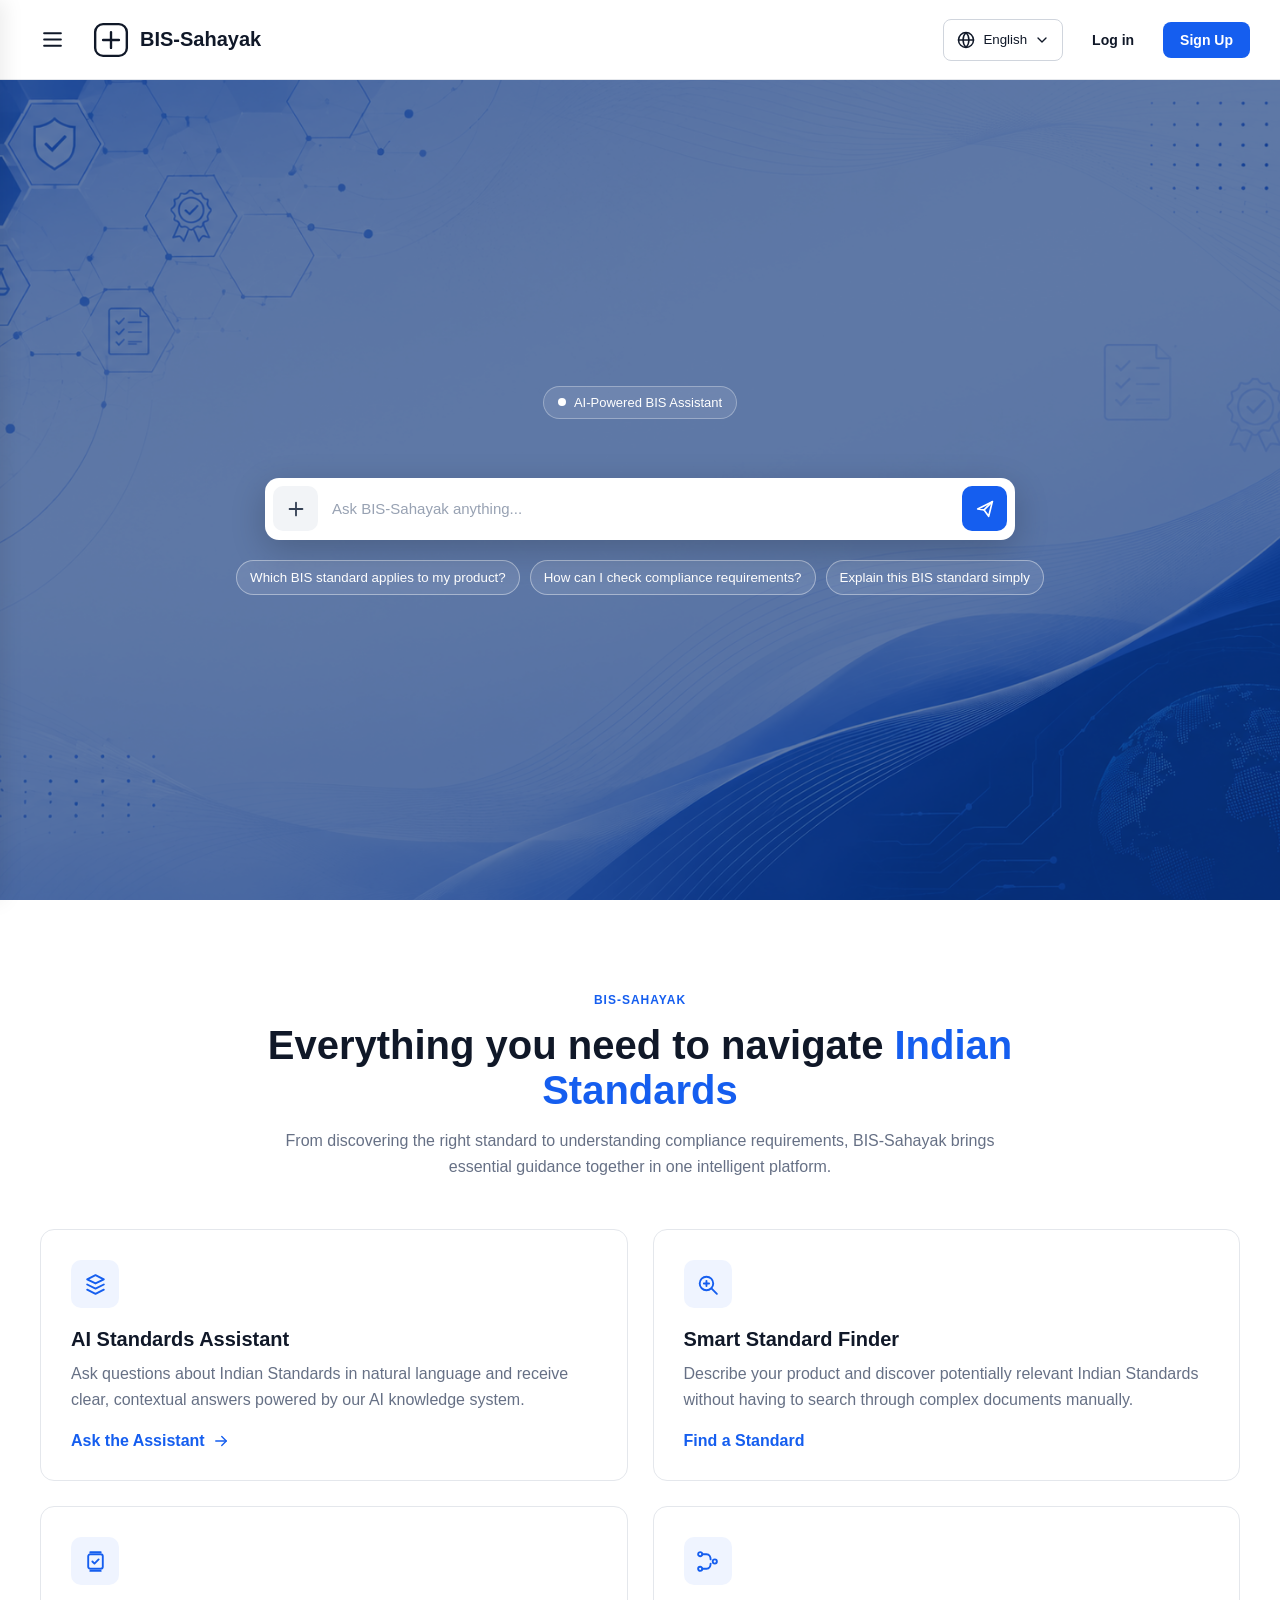
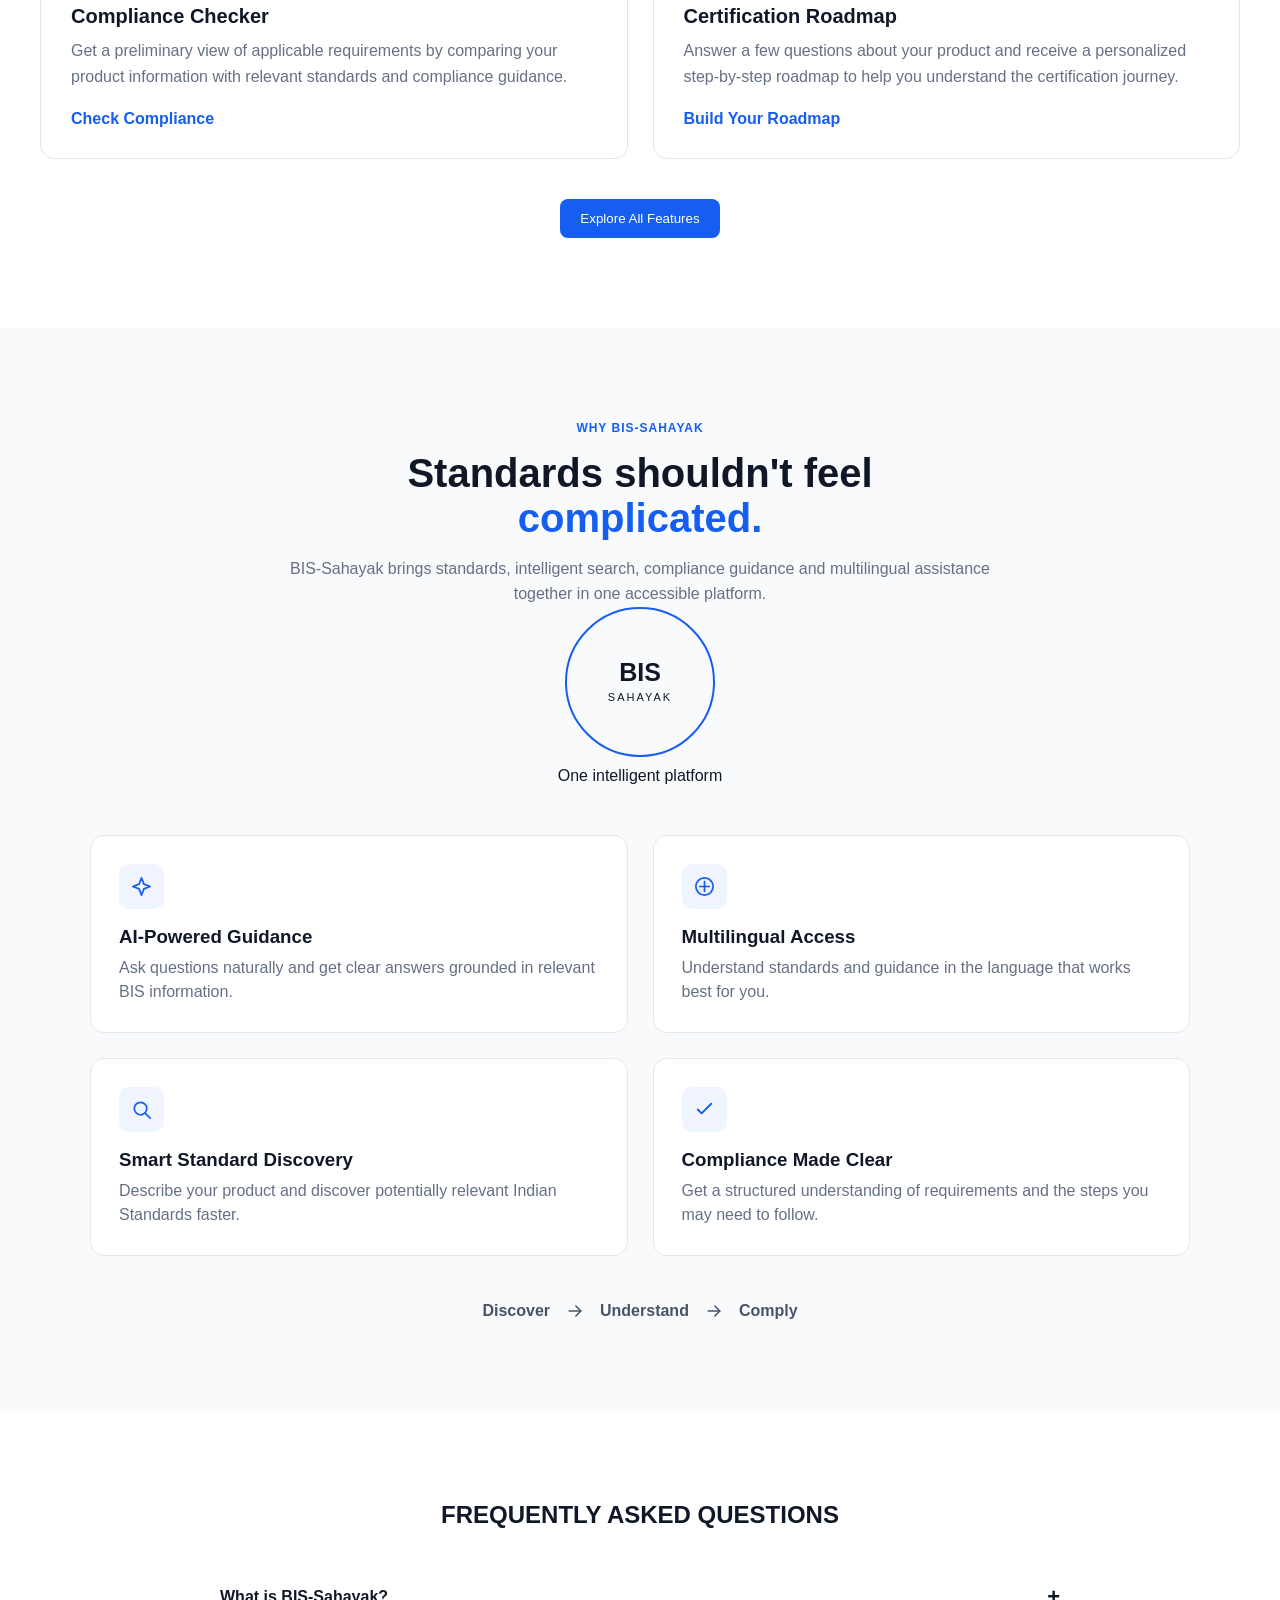
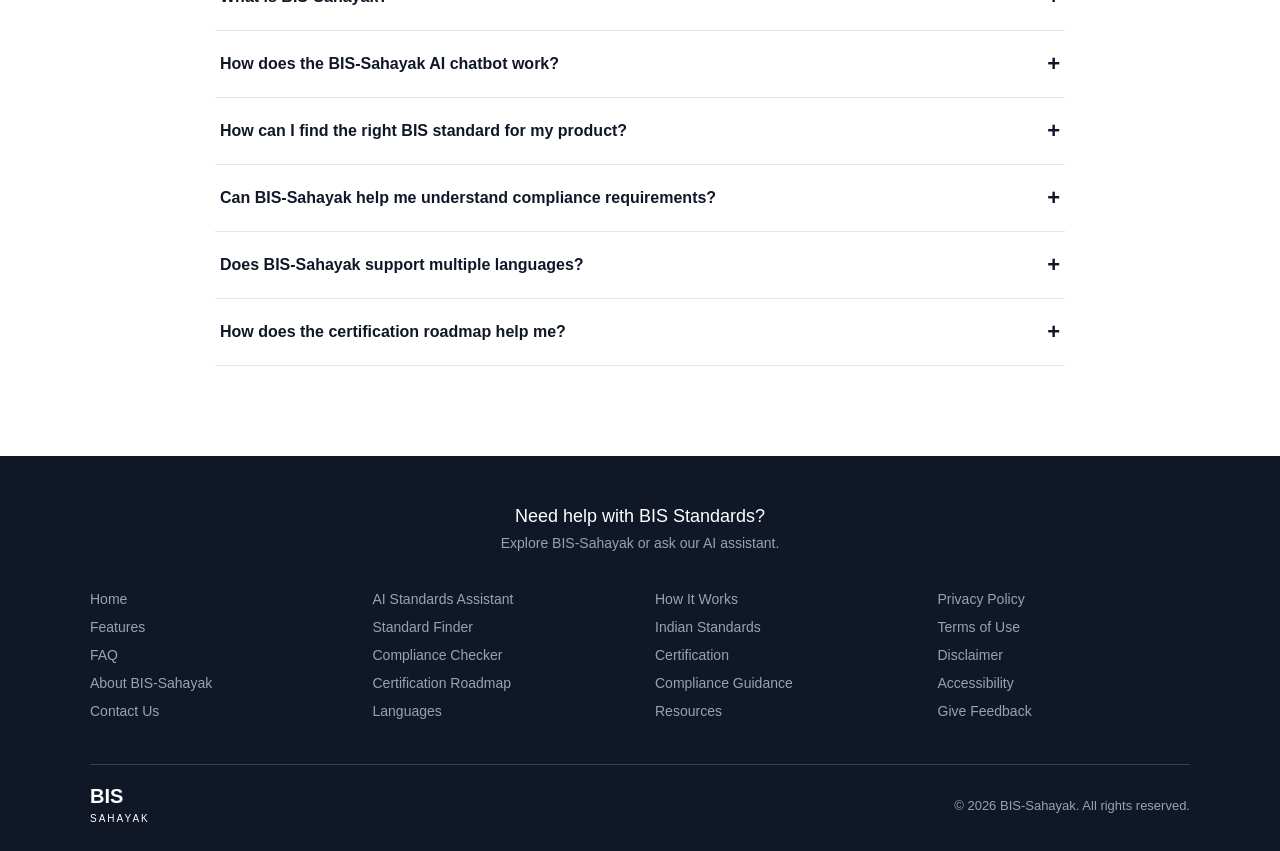
==== index.html @ 79115af4 "this the existing code we gonna present" ====
<!DOCTYPE html>
<html lang="en">

<head>
    <meta charset="UTF-8">
    <meta name="viewport" content="width=device-width, initial-scale=1.0">

    <title>BIS-Sahayak</title>

    <link rel="stylesheet" href="style.css">
</head>

<body>

    <!-- =========================================================
         HEADER / NAVBAR
    ========================================================== -->

    <header class="nav">

        <!-- Hamburger -->
        <button class="hamburger" type="button" aria-label="Open menu" aria-controls="sidebar" aria-expanded="false">

            <svg viewBox="0 0 24 24" fill="none">

                <path d="M4 6H20" stroke="currentColor" stroke-width="2" stroke-linecap="round" />

                <path d="M4 12H20" stroke="currentColor" stroke-width="2" stroke-linecap="round" />

                <path d="M4 18H20" stroke="currentColor" stroke-width="2" stroke-linecap="round" />

            </svg>

        </button>


        <!-- Logo -->
        <a href="#hero" class="nav-logo" data-scroll="hero">

            <svg class="logo-icon" viewBox="0 0 48 48" fill="none" xmlns="http://www.w3.org/2000/svg">

                <rect x="4" y="4" width="40" height="40" rx="10" stroke="currentColor" stroke-width="3" />

                <path d="M14 24H34" stroke="currentColor" stroke-width="3" stroke-linecap="round" />

                <path d="M24 14V34" stroke="currentColor" stroke-width="3" stroke-linecap="round" />

            </svg>

            <span>BIS-Sahayak</span>

        </a>


        <!-- Right side -->
        <div class="nav-actions">

            <!-- Language -->
            <button class="language-btn" type="button">

                <svg viewBox="0 0 24 24" fill="none" xmlns="http://www.w3.org/2000/svg">

                    <circle cx="12" cy="12" r="9" stroke="currentColor" stroke-width="1.8" />

                    <path d="M3 12H21" stroke="currentColor" stroke-width="1.8" stroke-linecap="round" />

                    <path d="M12 3C14.5 5.5 15.5 8.5 15.5 12C15.5 15.5 14.5 18.5 12 21" stroke="currentColor"
                        stroke-width="1.8" />

                    <path d="M12 3C9.5 5.5 8.5 8.5 8.5 12C8.5 15.5 9.5 18.5 12 21" stroke="currentColor"
                        stroke-width="1.8" />

                </svg>

                <span class="language-text">English</span>

                <svg class="chevron" viewBox="0 0 24 24" fill="none" xmlns="http://www.w3.org/2000/svg">

                    <path d="M6 9L12 15L18 9" stroke="currentColor" stroke-width="2" stroke-linecap="round"
                        stroke-linejoin="round" />

                </svg>

            </button>


            <!-- Language menu -->
            <div class="language-menu" role="menu">

                <button class="language-option" data-language="English" type="button">
                    English
                </button>

                <button class="language-option" data-language="हिन्दी" type="button">
                    हिन्दी
                </button>

                <button class="language-option" data-language="বাংলা" type="button">
                    বাংলা
                </button>

            </div>


            <!-- Login -->
            <a href="login.html" class="login-btn">
                Log in
            </a>


            <!-- Sign Up -->
            <a href="signup.html" class="signup-btn">
                Sign Up
            </a>

        </div>

    </header>


    <!-- =========================================================
         SIDEBAR
    ========================================================== -->
    <aside class="left_border" id="sidebar" aria-label="Main navigation">

        <!-- Close button -->
        <button class="close-menu close-btn" type="button" aria-label="Close menu">

            <svg viewBox="0 0 24 24" fill="none">

                <path d="M6 6L18 18" stroke="currentColor" stroke-width="2" stroke-linecap="round" />

                <path d="M18 6L6 18" stroke="currentColor" stroke-width="2" stroke-linecap="round" />

            </svg>

        </button>


        <div class="sidebar-menu">

            <!-- HOME -->
            <a href="index.html#hero" class="menu-item active" data-scroll="hero">

                <svg viewBox="0 0 24 24" fill="none">

                    <path d="M3 10.5L12 3L21 10.5V20H14V14H10V20H3V10.5Z" stroke="currentColor" stroke-width="1.8"
                        stroke-linejoin="round" />

                </svg>

                <span>Home</span>

            </a>


            <!-- AI ASSISTANT -->
            <a href="index.html#hero" class="menu-item" data-scroll="hero">

                <svg viewBox="0 0 24 24" fill="none">

                    <path
                        d="M3 11C3 6.58 7.03 3 12 3C16.97 3 21 6.58 21 11C21 15.74 16.97 19.32 12 19.32C10.98 19.32 10 19.17 9.08 18.9L5 21L6.2 16.82C4.24 15.49 3 13.38 3 11Z"
                        stroke="currentColor" stroke-width="1.8" stroke-linecap="round" />

                </svg>

                <span>AI Assistant</span>

            </a>


            <div class="menu-heading">
                BIS SERVICES
            </div>


            <!-- STANDARD FINDER -->
            <a href="standard_finder.html" class="menu-item standard-finder-link">

                <svg viewBox="0 0 24 24" fill="none">

                    <circle cx="11" cy="11" r="7" stroke="currentColor" stroke-width="1.8" />

                    <path d="M16.5 16.5L21 21" stroke="currentColor" stroke-width="1.8" stroke-linecap="round" />

                </svg>

                <span>Standard Finder</span>

            </a>


            <!-- COMPLIANCE CHECKER -->
            <a href="compliance.html" class="menu-item compliance-link">

                <svg viewBox="0 0 24 24" fill="none">

                    <path d="M6 3H14L19 8V21H6V3Z" stroke="currentColor" stroke-width="1.8" stroke-linejoin="round" />

                    <path d="M14 3V8H19" stroke="currentColor" stroke-width="1.8" />

                    <path d="M9 13L11 15L15 11" stroke="currentColor" stroke-width="1.8" stroke-linecap="round"
                        stroke-linejoin="round" />

                </svg>

                <span>Compliance Checker</span>

            </a>


            <!-- CERTIFICATION ROADMAP -->
            <a href="roadmap.html" class="menu-item roadmap-link">

                <svg viewBox="0 0 24 24" fill="none">

                    <circle cx="5" cy="5" r="2" stroke="currentColor" stroke-width="1.8" />

                    <circle cx="19" cy="12" r="2" stroke="currentColor" stroke-width="1.8" />

                    <circle cx="5" cy="19" r="2" stroke="currentColor" stroke-width="1.8" />

                    <path d="M7 5H12L17 12" stroke="currentColor" stroke-width="1.8" />

                    <path d="M7 19H12L17 12" stroke="currentColor" stroke-width="1.8" />

                </svg>

                <span>Certification Roadmap</span>

            </a>


            <!-- BIS SERVICES -->
            <a href="index.html#features" class="menu-item" data-scroll="features">

                <svg viewBox="0 0 24 24" fill="none">

                    <path d="M4 20V9L12 4L20 9V20" stroke="currentColor" stroke-width="1.8" stroke-linejoin="round" />

                    <path d="M8 20V13H16V20" stroke="currentColor" stroke-width="1.8" />

                </svg>

                <span>BIS Services</span>

            </a>


            <div class="menu-heading">
                YOUR ACTIVITY
            </div>


            <!-- CHAT HISTORY -->
            <a href="index.html#why-bis" class="menu-item" data-scroll="why-bis">

                <svg viewBox="0 0 24 24" fill="none">

                    <path d="M4 5H20V17H8L4 21V5Z" stroke="currentColor" stroke-width="1.8" stroke-linejoin="round" />

                </svg>

                <span>Chat History</span>

            </a>


            <!-- MY REPORTS -->
            <a href="index.html#features" class="menu-item" data-scroll="features">

                <svg viewBox="0 0 24 24" fill="none">

                    <path d="M6 3H14L19 8V21H6V3Z" stroke="currentColor" stroke-width="1.8" stroke-linejoin="round" />

                    <path d="M14 3V8H19" stroke="currentColor" stroke-width="1.8" />

                </svg>

                <span>My Reports</span>

            </a>


            <!-- SAVED STANDARDS -->
            <a href="index.html#faq" class="menu-item" data-scroll="faq">

                <svg viewBox="0 0 24 24" fill="none">

                    <path
                        d="M12 3.5L14.6 8.8L20.5 9.7L16.25 13.8L17.25 19.6L12 16.8L6.75 19.6L7.75 13.8L3.5 9.7L9.4 8.8L12 3.5Z"
                        stroke="currentColor" stroke-width="1.8" stroke-linejoin="round" />

                </svg>

                <span>Saved Standards</span>

            </a>


            <div class="menu-heading">
                INFORMATION
            </div>


            <!-- ABOUT -->
            <a href="index.html" class="menu-item">

                <svg viewBox="0 0 24 24" fill="none">

                    <circle cx="12" cy="12" r="9" stroke="currentColor" stroke-width="1.8" />

                    <path d="M12 11V17" stroke="currentColor" stroke-width="1.8" stroke-linecap="round" />

                    <circle cx="12" cy="7.5" r="1" fill="currentColor" />

                </svg>

                <span>About BIS-Sahayak</span>

            </a>


            <!-- HOW IT WORKS -->
            <a href="index.html#features" class="menu-item">

                <svg viewBox="0 0 24 24" fill="none">

                    <circle cx="12" cy="12" r="9" stroke="currentColor" stroke-width="1.8" />

                    <path
                        d="M9.5 9C9.5 7.9 10.4 7 11.5 7H13C14.1 7 15 7.9 15 9C15 10.1 14.1 11 13 11H11.5C10.4 11 9.5 11.9 9.5 13C9.5 14.1 10.4 15 11.5 15H13C14.1 15 15 14.1 15 15"
                        stroke="currentColor" stroke-width="1.8" stroke-linecap="round" />

                    <path d="M12 6V18" stroke="currentColor" stroke-width="1.8" stroke-linecap="round" />

                </svg>

                <span>How It Works</span>

            </a>


            <!-- FAQ -->
            <a href="index.html#faq" class="menu-item" data-scroll="faq">

                <svg viewBox="0 0 24 24" fill="none">

                    <circle cx="12" cy="12" r="9" stroke="currentColor" stroke-width="1.8" />

                    <path
                        d="M9.5 9C9.5 7.6 10.6 6.5 12 6.5C13.4 6.5 14.5 7.6 14.5 9C14.5 10.2 13.8 10.8 12.8 11.4C11.8 12 11.5 12.6 11.5 14"
                        stroke="currentColor" stroke-width="1.8" stroke-linecap="round" />

                    <circle cx="11.5" cy="17" r="1" fill="currentColor" />

                </svg>

                <span>Help &amp; FAQ</span>

            </a>

        </div>

    </aside>

    <!-- =========================================================
         SIDEBAR OVERLAY
    ========================================================== -->

    <div class="sidebar-overlay" aria-hidden="true">
    </div>


    <main class="right_border">

        <!-- =====================================================
         HERO
    ====================================================== -->

        <section class="hero" id="hero">

            <div class="hero-overlay"></div>

            <div class="hero-content">

                <!-- AI ASSISTANT BADGE -->
                <div class="hero-badge">
                    <span class="badge-dot"></span>
                    AI-Powered BIS Assistant
                </div>


                <!-- =================================================
                 CHATBOT
            ================================================= -->

                <div class="chat-wrapper">

                    <!-- CHAT MESSAGES -->
                    <div class="chat-messages" aria-live="polite">
                    </div>


                    <!-- =================================================
                     CHAT BOX
                ================================================= -->

                    <div class="chat-box">

                        <!-- PLUS BUTTON -->

                        <button class="chat-action plus-btn" type="button" aria-label="Add attachment">

                            <svg viewBox="0 0 24 24" fill="none">

                                <path d="M12 5V19" stroke="currentColor" stroke-width="2" stroke-linecap="round" />

                                <path d="M5 12H19" stroke="currentColor" stroke-width="2" stroke-linecap="round" />

                            </svg>

                        </button>


                        <!-- MESSAGE INPUT -->

                        <input type="text" class="chat-input" placeholder="Ask BIS-Sahayak anything..."
                            autocomplete="off">


                        <!-- SEND BUTTON -->

                        <button class="send-btn" type="button" aria-label="Send">

                            <svg viewBox="0 0 24 24" fill="none">

                                <path d="M4 12L20 4L16 20L11 13L4 12Z" stroke="currentColor" stroke-width="1.8"
                                    stroke-linejoin="round" />

                                <path d="M11 13L20 4" stroke="currentColor" stroke-width="1.8" stroke-linecap="round" />

                            </svg>

                        </button>

                    </div>


                    <!-- =================================================
                     ATTACHMENT POPUP
                ================================================== -->

                    <div class="attachment-popup upload-popup">

                        <!-- IMAGE -->

                        <button class="popup-option" data-upload="image" type="button">

                            <svg viewBox="0 0 24 24" fill="none">

                                <rect x="3" y="5" width="18" height="14" rx="2" stroke="currentColor"
                                    stroke-width="1.8" />

                                <circle cx="8" cy="10" r="1.5" stroke="currentColor" stroke-width="1.8" />

                                <path d="M4 17L9 12L13 16L16 13L20 17" stroke="currentColor" stroke-width="1.8"
                                    stroke-linejoin="round" />

                            </svg>

                            <span>Upload Image</span>

                        </button>


                        <!-- DOCUMENT -->

                        <button class="popup-option" data-upload="document" type="button">

                            <svg viewBox="0 0 24 24" fill="none">

                                <path d="M6 3H14L19 8V21H6V3Z" stroke="currentColor" stroke-width="1.8"
                                    stroke-linejoin="round" />

                                <path d="M14 3V8H19" stroke="currentColor" stroke-width="1.8" />

                            </svg>

                            <span>Upload Document</span>

                        </button>


                        <!-- FILE -->

                        <button class="popup-option" data-upload="file" type="button">

                            <svg viewBox="0 0 24 24" fill="none">

                                <path d="M12 3V15" stroke="currentColor" stroke-width="1.8" stroke-linecap="round" />

                                <path d="M7 10L12 15L17 10" stroke="currentColor" stroke-width="1.8"
                                    stroke-linecap="round" stroke-linejoin="round" />

                                <path d="M5 21H19" stroke="currentColor" stroke-width="1.8" stroke-linecap="round" />

                            </svg>

                            <span>Upload File</span>

                        </button>

                    </div>


                    <!-- =================================================
                     HIDDEN FILE INPUTS
                ================================================== -->

                    <input class="file-input" id="imageUpload" type="file" accept="image/*" hidden>

                    <input class="file-input" id="documentUpload" type="file" accept=".pdf,.doc,.docx,.txt" hidden>

                    <input class="file-input" id="fileUpload" type="file" hidden>

                </div>


                <!-- =================================================
                 FOLLOW-UP QUESTIONS
            ================================================== -->

                <div class="follow-up">

                    <div class="question-list">

                        <button class="question-chip">
                            Which BIS standard applies to my product?
                        </button>

                        <button class="question-chip">
                            How can I check compliance requirements?
                        </button>

                        <button class="question-chip">
                            Explain this BIS standard simply
                        </button>

                    </div>

                </div>

            </div>

        </section>

    </main>


<!-- =====================================================
     FEATURES
====================================================== -->

<section class="features-section" id="features">

    <div class="features-container">

        <div class="features-heading">

            <span class="section-label">
                BIS-SAHAYAK
            </span>

            <h2>
                Everything you need to navigate
                <span>Indian Standards</span>
            </h2>

            <p>
                From discovering the right standard to understanding
                compliance requirements, BIS-Sahayak brings essential
                guidance together in one intelligent platform.
            </p>

        </div>


        <div class="features-grid">


            <!-- =================================================
                 CARD 1 - AI STANDARDS ASSISTANT
            ================================================== -->

            <a href="#hero"
               class="feature-card"
               data-scroll="hero">

                <div class="feature-icon">

                    <svg viewBox="0 0 24 24" fill="none">

                        <path
                            d="M12 3L4 7L12 11L20 7L12 3Z"
                            stroke="currentColor"
                            stroke-width="1.8"
                            stroke-linejoin="round" />

                        <path
                            d="M4 12L12 16L20 12"
                            stroke="currentColor"
                            stroke-width="1.8"
                            stroke-linecap="round"
                            stroke-linejoin="round" />

                        <path
                            d="M4 17L12 21L20 17"
                            stroke="currentColor"
                            stroke-width="1.8"
                            stroke-linecap="round"
                            stroke-linejoin="round" />

                    </svg>

                </div>

                <h3>
                    AI Standards Assistant
                </h3>

                <p>
                    Ask questions about Indian Standards in natural
                    language and receive clear, contextual answers
                    powered by our AI knowledge system.
                </p>

                <span class="feature-link">

                    Ask the Assistant

                    <svg viewBox="0 0 24 24" fill="none">

                        <path
                            d="M5 12H19"
                            stroke="currentColor"
                            stroke-width="1.8"
                            stroke-linecap="round" />

                        <path
                            d="M13 6L19 12L13 18"
                            stroke="currentColor"
                            stroke-width="1.8"
                            stroke-linecap="round"
                            stroke-linejoin="round" />

                    </svg>

                </span>

            </a>


            <!-- =================================================
                 CARD 2 - STANDARD FINDER
            ================================================== -->

            <a href="standard_finder.html"
               class="feature-card">

                <div class="feature-icon">

                    <svg viewBox="0 0 24 24" fill="none">

                        <circle
                            cx="11"
                            cy="11"
                            r="6.5"
                            stroke="currentColor"
                            stroke-width="1.8" />

                        <path
                            d="M16 16L21 21"
                            stroke="currentColor"
                            stroke-width="1.8"
                            stroke-linecap="round" />

                        <path
                            d="M8.5 11H13.5"
                            stroke="currentColor"
                            stroke-width="1.8"
                            stroke-linecap="round" />

                        <path
                            d="M11 8.5V13.5"
                            stroke="currentColor"
                            stroke-width="1.8"
                            stroke-linecap="round" />

                    </svg>

                </div>

                <h3>
                    Smart Standard Finder
                </h3>

                <p>
                    Describe your product and discover potentially
                    relevant Indian Standards without having to search
                    through complex documents manually.
                </p>

                <span class="feature-link">

                    Find a Standard

                </span>

            </a>


            <!-- =================================================
                 CARD 3 - COMPLIANCE CHECKER
            ================================================== -->

            <a href="compliance.html"
               class="feature-card">

                <div class="feature-icon">

                    <svg viewBox="0 0 24 24" fill="none">

                        <path
                            d="M7 3H17"
                            stroke="currentColor"
                            stroke-width="1.8"
                            stroke-linecap="round" />

                        <path
                            d="M7 21H17"
                            stroke="currentColor"
                            stroke-width="1.8"
                            stroke-linecap="round" />

                        <rect
                            x="5"
                            y="5"
                            width="14"
                            height="14"
                            rx="2"
                            stroke="currentColor"
                            stroke-width="1.8" />

                        <path
                            d="M9 12L11 14L15 10"
                            stroke="currentColor"
                            stroke-width="1.8"
                            stroke-linecap="round"
                            stroke-linejoin="round" />

                    </svg>

                </div>

                <h3>
                    Compliance Checker
                </h3>

                <p>
                    Get a preliminary view of applicable requirements
                    by comparing your product information with relevant
                    standards and compliance guidance.
                </p>

                <span class="feature-link">

                    Check Compliance

                </span>

            </a>


            <!-- =================================================
                 CARD 4 - CERTIFICATION ROADMAP
            ================================================== -->

            <a href="roadmap.html"
               class="feature-card">

                <div class="feature-icon">

                    <svg viewBox="0 0 24 24" fill="none">

                        <circle
                            cx="5"
                            cy="5"
                            r="2"
                            stroke="currentColor"
                            stroke-width="1.8" />

                        <circle
                            cx="19"
                            cy="12"
                            r="2"
                            stroke="currentColor"
                            stroke-width="1.8" />

                        <circle
                            cx="5"
                            cy="19"
                            r="2"
                            stroke="currentColor"
                            stroke-width="1.8" />

                        <path
                            d="M7 5H11C14 5 15 8 15 10"
                            stroke="currentColor"
                            stroke-width="1.8"
                            stroke-linecap="round" />

                        <path
                            d="M15 14C15 16 14 19 11 19H7"
                            stroke="currentColor"
                            stroke-width="1.8"
                            stroke-linecap="round" />

                    </svg>

                </div>

                <h3>
                    Certification Roadmap
                </h3>

                <p>
                    Answer a few questions about your product and receive
                    a personalized step-by-step roadmap to help you
                    understand the certification journey.
                </p>

                <span class="feature-link">

                    Build Your Roadmap

                </span>

            </a>

        </div>


        <button class="features-button" type="button">

            Explore All Features

        </button>

    </div>

</section>

    <!-- =====================================================
             WHY BIS-SAHAYAK
        ====================================================== -->

    <section class="why-section" id="why-bis">

        <div class="why-container">

            <div class="why-heading">

                <span class="why-label">
                    WHY BIS-SAHAYAK
                </span>

                <h2>
                    Standards shouldn't feel
                    <span>complicated.</span>
                </h2>

                <p>
                    BIS-Sahayak brings standards, intelligent search,
                    compliance guidance and multilingual assistance
                    together in one accessible platform.
                </p>

            </div>


            <div class="why-center">

                <div class="center-ring">

                    <div class="center-logo">

                        <span class="logo-bis">
                            BIS
                        </span>

                        <span class="logo-sahayak">
                            SAHAYAK
                        </span>

                    </div>

                </div>

                <span>
                    One intelligent platform
                </span>

            </div>


            <div class="why-features">

                <div class="why-card why-card-left-top">

                    <div class="why-card-icon">

                        <svg viewBox="0 0 24 24" fill="none">

                            <path d="M12 3L14.5 9.5L21 12L14.5 14.5L12 21L9.5 14.5L3 12L9.5 9.5L12 3Z"
                                stroke="currentColor" stroke-width="1.8" stroke-linejoin="round" />

                        </svg>

                    </div>

                    <h3>
                        AI-Powered Guidance
                    </h3>

                    <p>
                        Ask questions naturally and get clear answers
                        grounded in relevant BIS information.
                    </p>

                </div>


                <div class="why-card why-card-right-top">

                    <div class="why-card-icon">

                        <svg viewBox="0 0 24 24" fill="none">

                            <circle cx="12" cy="12" r="9" stroke="currentColor" stroke-width="1.8" />

                            <path d="M7 12H17" stroke="currentColor" stroke-width="1.8" stroke-linecap="round" />

                            <path d="M12 7V17" stroke="currentColor" stroke-width="1.8" stroke-linecap="round" />

                        </svg>

                    </div>

                    <h3>
                        Multilingual Access
                    </h3>

                    <p>
                        Understand standards and guidance in the language
                        that works best for you.
                    </p>

                </div>





                <div class="why-card why-card-left-bottom">

                    <div class="why-card-icon">

                        <svg viewBox="0 0 24 24" fill="none">

                            <circle cx="11" cy="11" r="6.5" stroke="currentColor" stroke-width="1.8" />

                            <path d="M16 16L21 21" stroke="currentColor" stroke-width="1.8" stroke-linecap="round" />

                        </svg>

                    </div>

                    <h3>
                        Smart Standard Discovery
                    </h3>

                    <p>
                        Describe your product and discover potentially
                        relevant Indian Standards faster.
                    </p>

                </div>


                <div class="why-card why-card-right-bottom">

                    <div class="why-card-icon">

                        <svg viewBox="0 0 24 24" fill="none">

                            <path d="M5 12L9 16L19 6" stroke="currentColor" stroke-width="2" stroke-linecap="round"
                                stroke-linejoin="round" />

                        </svg>

                    </div>

                    <h3>
                        Compliance Made Clear
                    </h3>

                    <p>
                        Get a structured understanding of requirements
                        and the steps you may need to follow.
                    </p>

                </div>

            </div>


            <div class="why-bottom">

                <span>Discover</span>

                <svg viewBox="0 0 24 24" fill="none">

                    <path d="M5 12H19" stroke="currentColor" stroke-width="1.8" stroke-linecap="round" />

                    <path d="M13 6L19 12L13 18" stroke="currentColor" stroke-width="1.8" stroke-linecap="round"
                        stroke-linejoin="round" />

                </svg>

                <span>Understand</span>

                <svg viewBox="0 0 24 24" fill="none">

                    <path d="M5 12H19" stroke="currentColor" stroke-width="1.8" stroke-linecap="round" />

                    <path d="M13 6L19 12L13 18" stroke="currentColor" stroke-width="1.8" stroke-linecap="round"
                        stroke-linejoin="round" />

                </svg>

                <span>Comply</span>

            </div>

        </div>

    </section>


    <!-- =====================================================
             FAQ
        ====================================================== -->

    <section class="faq" id="faq">

        <h2>
            FREQUENTLY ASKED QUESTIONS
        </h2>


        <div class="faqbox">

            <div class="faq-question">

                <span>
                    What is BIS-Sahayak?
                </span>

                <span class="faq-icon">
                    +
                </span>

            </div>

            <div class="faq-answer">

                BIS-Sahayak is an intelligent platform designed to help
                users discover, understand and navigate BIS standards,
                compliance requirements and certification information.

            </div>

        </div>


        <div class="faqbox">

            <div class="faq-question">

                <span>
                    How does the BIS-Sahayak AI chatbot work?
                </span>

                <span class="faq-icon">
                    +
                </span>

            </div>

            <div class="faq-answer">

                The assistant is designed to retrieve relevant BIS
                information from its knowledge base and present it
                in a clear, contextual way.

            </div>

        </div>


        <div class="faqbox">

            <div class="faq-question">

                <span>
                    How can I find the right BIS standard for my product?
                </span>

                <span class="faq-icon">
                    +
                </span>

            </div>

            <div class="faq-answer">

                Describe your product and intended use. The Standard Finder
                can guide you toward potentially relevant BIS standards.

            </div>

        </div>


        <div class="faqbox">

            <div class="faq-question">

                <span>
                    Can BIS-Sahayak help me understand compliance requirements?
                </span>

                <span class="faq-icon">
                    +
                </span>

            </div>

            <div class="faq-answer">

                Yes. The Compliance Checker is designed to organize
                applicable requirements and present the steps in
                a clearer format.

            </div>

        </div>


        <div class="faqbox">

            <div class="faq-question">

                <span>
                    Does BIS-Sahayak support multiple languages?
                </span>

                <span class="faq-icon">
                    +
                </span>

            </div>

            <div class="faq-answer">

                The interface is designed with multilingual access
                in mind, starting with English, Hindi and Bengali.

            </div>

        </div>


        <div class="faqbox">

            <div class="faq-question">

                <span>
                    How does the certification roadmap help me?
                </span>

                <span class="faq-icon">
                    +
                </span>

            </div>

            <div class="faq-answer">

                The roadmap asks relevant questions about your product
                and creates a structured view of the possible
                certification journey.

            </div>

        </div>

    </section>


    <!-- =====================================================
             FOOTER
        ====================================================== -->

    <footer>

        <div class="question">

            Need help with BIS Standards?

            <span>
                Explore BIS-Sahayak or ask our AI assistant.
            </span>

        </div>


        <div class="footer">

            <div class="footer-item">

                <a href="#hero">Home</a>
                <a href="#features">Features</a>
                <a href="#faq">FAQ</a>
                <a href="#about">About BIS-Sahayak</a>
                <a href="#contact">Contact Us</a>

            </div>


            <div class="footer-item">

                <a href="#assistant">
                    AI Standards Assistant
                </a>

                <a href="#standard-finder">
                    Standard Finder
                </a>

                <a href="#compliance">
                    Compliance Checker
                </a>

                <a href="#roadmap">
                    Certification Roadmap
                </a>

                <a href="#languages">
                    Languages
                </a>

            </div>


            <div class="footer-item">

                <a href="#how-it-works">
                    How It Works
                </a>

                <a href="#standards">
                    Indian Standards
                </a>

                <a href="#certification">
                    Certification
                </a>

                <a href="#compliance">
                    Compliance Guidance
                </a>

                <a href="#resources">
                    Resources
                </a>

            </div>


            <div class="footer-item">

                <a href="#privacy">
                    Privacy Policy
                </a>

                <a href="#terms">
                    Terms of Use
                </a>

                <a href="#disclaimer">
                    Disclaimer
                </a>

                <a href="#accessibility">
                    Accessibility
                </a>

                <a href="#feedback">
                    Give Feedback
                </a>

            </div>

        </div>


        <div class="footer-bottom">

            <div class="footer-logo">

                <strong>BIS</strong>

                <span>
                    SAHAYAK
                </span>

            </div>

            <p>
                © 2026 BIS-Sahayak. All rights reserved.
            </p>

        </div>

    </footer>

    </main>


    <!-- =========================================================
         JAVASCRIPT
    ========================================================== -->

    <script src="script.js"></script>

</body>

</html>
---- style.css ----
/* ============================================================
   RESET
============================================================ */

* {
    margin: 0;
    padding: 0;
    box-sizing: border-box;
}

html {
    scroll-behavior: smooth;
}

body {
    font-family: Arial, Helvetica, sans-serif;
    color: #101828;
    background: #ffffff;
}


/* ============================================================
   NAVBAR
============================================================ */

.nav {
    height: 80px;
    width: 100%;
    background: #ffffff;
    display: flex;
    align-items: center;
    padding: 0 30px;
    position: fixed;
    top: 0;
    left: 0;
    z-index: 1000;
    border-bottom: 1px solid #e4e7ec;
}


/* ============================================================
   HAMBURGER
============================================================ */

.hamburger {
    width: 44px;
    height: 44px;
    border: none;
    background: transparent;
    cursor: pointer;

    display: flex;
    align-items: center;
    justify-content: center;

    margin-right: 18px;
    color: #101828;
}

.hamburger svg {
    width: 25px;
    height: 25px;
}

.hamburger:hover {
    background: #f2f4f7;
    border-radius: 8px;
}


/* ============================================================
   LOGO
============================================================ */

.nav-logo {
    display: flex;
    align-items: center;
    gap: 10px;

    text-decoration: none;
    color: #101828;

    font-size: 20px;
    font-weight: 700;
}

.logo-icon {
    width: 38px;
    height: 38px;
}


/* ============================================================
   NAV ACTIONS
============================================================ */

.nav-actions {
    margin-left: auto;

    display: flex;
    align-items: center;
    gap: 12px;

    position: relative;
}


/* ============================================================
   LANGUAGE
============================================================ */

.language-btn {
    height: 42px;
    padding: 0 12px;

    border: 1px solid #d0d5dd;
    border-radius: 8px;

    background: #ffffff;
    color: #101828;

    display: flex;
    align-items: center;
    gap: 7px;

    cursor: pointer;
}

.language-btn svg {
    width: 20px;
    height: 20px;
}

.language-btn .chevron {
    width: 16px;
    height: 16px;
}

.language-menu {
    position: absolute;

    top: 50px;
    right: 120px;

    width: 130px;

    background: #ffffff;
    border: 1px solid #e4e7ec;
    border-radius: 8px;

    box-shadow: 0 8px 25px rgba(0, 0, 0, 0.12);

    padding: 6px;

    display: none;

    z-index: 1100;
}

.language-menu.open {
    display: block;
}

.language-option {
    width: 100%;

    border: none;
    background: transparent;

    padding: 9px 10px;

    text-align: left;

    border-radius: 6px;

    cursor: pointer;
}

.language-option:hover {
    background: #f2f4f7;
}


/* ============================================================
   LOGIN / SIGNUP
============================================================ */

.login-btn,
.signup-btn {
    text-decoration: none;

    padding: 10px 17px;

    border-radius: 8px;

    font-size: 14px;
    font-weight: 600;
}

.login-btn {
    color: #101828;
}

.login-btn:hover {
    background: #f2f4f7;
}

.signup-btn {
    background: #155eef;
    color: #ffffff;
}

.signup-btn:hover {
    background: #004eeb;
}


/* ============================================================
   SIDEBAR
============================================================ */

.left_border {
    position: fixed;

    top: 0;
    left: 0;

    width: 300px;
    height: 100vh;

    background: #ffffff;

    border-right: 1px solid #e4e7ec;

    z-index: 2000;

    /* IMPORTANT */
    transform: translateX(-100%);

    transition: transform 0.3s ease;

    overflow-y: auto;

    box-shadow: 4px 0 20px rgba(0, 0, 0, 0.08);
}


/* ============================================================
   SIDEBAR OPEN
============================================================ */

.left_border.sidebar-open {
    transform: translateX(0);
}


/* ============================================================
   CLOSE BUTTON
============================================================ */

.close-menu {
    position: absolute;

    top: 18px;
    right: 18px;

    width: 40px;
    height: 40px;

    border: none;
    background: transparent;

    color: #101828;

    cursor: pointer;

    display: flex;
    align-items: center;
    justify-content: center;

    border-radius: 8px;

    z-index: 2100;
}

.close-menu svg {
    width: 25px;
    height: 25px;
}

.close-menu:hover {
    background: #f2f4f7;
}


/* ============================================================
   SIDEBAR MENU
============================================================ */

.sidebar-menu {
    padding: 75px 15px 25px;
}

.menu-heading {
    font-size: 11px;
    font-weight: 700;

    color: #98a2b3;

    letter-spacing: 0.8px;

    padding: 20px 14px 8px;
}


/* ============================================================
   SIDEBAR MENU ITEMS
============================================================ */

.menu-item {
    width: 100%;

    display: flex;
    align-items: center;

    gap: 13px;

    padding: 12px 14px;

    margin-bottom: 4px;

    border-radius: 8px;

    text-decoration: none;

    color: #344054;

    font-size: 14px;
    font-weight: 500;

    transition: 0.2s ease;
}

.menu-item svg {
    width: 21px;
    height: 21px;

    flex-shrink: 0;
}

.menu-item:hover {
    background: #f2f4f7;
    color: #155eef;
}

.menu-item.active {
    background: #eff4ff;
    color: #155eef;
}


/* ============================================================
   SIDEBAR OVERLAY
============================================================ */

.sidebar-overlay {
    position: fixed;

    top: 0;
    left: 0;

    width: 100%;
    height: 100vh;

    background: rgba(16, 24, 40, 0.45);

    z-index: 1500;

    opacity: 0;
    visibility: hidden;

    transition:
        opacity 0.3s ease,
        visibility 0.3s ease;
}


/* ============================================================
   OVERLAY OPEN
============================================================ */

.sidebar-overlay.overlay-open {
    opacity: 1;
    visibility: visible;
}


/* ============================================================
   PAGE CONTENT
============================================================ */

.right_border {
    width: 100%;
    padding-top: 80px;
}


/* ============================================================
   HERO
============================================================ */

.hero {
    min-height: calc(100vh - 80px);

    position: relative;

    display: flex;
    align-items: center;
    justify-content: center;

    text-align: center;

    padding: 80px 20px;

    background-image: url("images/bis-hero.png");
    background-size: cover;
    background-position: center;
}

.hero-overlay {
    position: absolute;

    inset: 0;

    background: rgba(10, 50, 120, 0.65);
}

.hero-content {
    position: relative;
    z-index: 2;

    width: 100%;
    max-width: 950px;

    color: #ffffff;
}


/* ============================================================
   HERO BADGE
============================================================ */

.hero-badge {
    display: inline-flex;
    align-items: center;
    gap: 8px;

    padding: 8px 14px;

    border: 1px solid rgba(255, 255, 255, 0.3);

    border-radius: 30px;

    background: rgba(255, 255, 255, 0.1);

    font-size: 13px;
}

.badge-dot {
    width: 8px;
    height: 8px;

    border-radius: 50%;

    background: #ffffff;
}

/* ============================================================
   CHAT
============================================================ */

.chat-wrapper {

    position: relative;

    width: 100%;

    max-width: 750px;

    margin: 35px auto 0;

    display: flex;

    flex-direction: column;

    gap: 14px;
}


/* ============================================================
   CHAT MESSAGES
============================================================ */

.chat-messages {

    width: 100%;

    max-height: 360px;

    overflow-y: auto;

    display: flex;

    flex-direction: column;

    gap: 12px;

    padding: 5px 8px;

    scroll-behavior: smooth;
}


/* Hide scrollbar but keep scrolling */

.chat-messages::-webkit-scrollbar {

    width: 5px;
}


.chat-messages::-webkit-scrollbar-thumb {

    background: rgba(255, 255, 255, 0.35);

    border-radius: 10px;
}


/* ============================================================
   COMMON MESSAGE
============================================================ */

.chat-message {

    max-width: 75%;

    padding: 11px 15px;

    border-radius: 14px;

    font-size: 14px;

    line-height: 1.5;

    word-wrap: break-word;

    animation: chatMessageAppear 0.25s ease;
}


/* ============================================================
   USER MESSAGE
============================================================ */

.user-message {

    align-self: flex-end;

    background: #2563eb;

    color: #ffffff;

    border-bottom-right-radius: 5px;

    text-align: left;

    box-shadow:
        0 5px 15px rgba(0, 0, 0, 0.15);
}


/* ============================================================
   BOT MESSAGE
============================================================ */

.bot-message {

    align-self: flex-start;

    background: #ffffff;

    color: #101828;

    border-bottom-left-radius: 5px;

    text-align: left;

    box-shadow:
        0 5px 18px rgba(0, 0, 0, 0.15);
}


/* ============================================================
   TYPING INDICATOR
============================================================ */

.typing-indicator {

    align-self: flex-start;

    padding: 10px 15px;

    border-radius: 14px;

    border-bottom-left-radius: 5px;

    background: rgba(255, 255, 255, 0.95);

    color: #667085;

    font-size: 13px;

    box-shadow:
        0 5px 18px rgba(0, 0, 0, 0.12);

    animation: chatMessageAppear 0.25s ease;
}


/* ============================================================
   CHAT BOX
============================================================ */

.chat-box {

    width: 100%;

    min-height: 62px;

    background: #ffffff;

    border-radius: 14px;

    display: flex;

    align-items: center;

    padding: 8px;

    box-shadow:
        0 10px 35px rgba(0, 0, 0, 0.2);
}


/* ============================================================
   CHAT BUTTONS
============================================================ */

.chat-action,
.send-btn {

    width: 45px;

    height: 45px;

    flex-shrink: 0;

    border: none;

    border-radius: 10px;

    display: flex;

    align-items: center;

    justify-content: center;

    cursor: pointer;
}


.chat-action svg,
.send-btn svg {

    width: 22px;

    height: 22px;
}


/* ============================================================
   PLUS BUTTON
============================================================ */

.plus-btn {

    background: #f2f4f7;

    color: #344054;
}


.plus-btn:hover {

    background: #e4e7ec;

}


/* ============================================================
   SEND BUTTON
============================================================ */

.send-btn {

    background: #155eef;

    color: #ffffff;
}


.send-btn:hover {

    background: #004eeb;

}


/* ============================================================
   CHAT INPUT
============================================================ */

.chat-input {

    flex: 1;

    min-width: 0;

    height: 45px;

    border: none;

    outline: none;

    padding: 0 14px;

    font-size: 15px;

    color: #101828;

    background: transparent;
}


.chat-input::placeholder {

    color: #98a2b3;
}


/* ============================================================
   MESSAGE ANIMATION
============================================================ */

@keyframes chatMessageAppear {

    from {

        opacity: 0;

        transform: translateY(8px);
    }

    to {

        opacity: 1;

        transform: translateY(0);
    }
}


/* ============================================================
   ATTACHMENT POPUP
============================================================ */

/*
   IMPORTANT:
   Popup is hidden by default.
*/

.attachment-popup {

    position: absolute;

    left: 0;

    bottom: 75px;

    display: none;

    align-items: center;

    justify-content: center;

    gap: 8px;

    padding: 8px;

    background: #ffffff;

    border-radius: 12px;

    box-shadow:
        0 10px 30px rgba(0, 0, 0, 0.18);

    z-index: 1000;
}


/*
   JavaScript adds this class when
   the + button is clicked.
*/

.attachment-popup.show {

    display: flex;
}


/* ============================================================
   POPUP OPTIONS
============================================================ */

.popup-option {

    min-width: 105px;

    min-height: 105px;

    padding: 10px;

    border: 1px solid #e5e7eb;

    border-radius: 10px;

    background: #ffffff;

    color: #101828;

    display: flex;

    flex-direction: column;

    align-items: center;

    justify-content: center;

    gap: 7px;

    cursor: pointer;

    transition:
        background 0.2s ease,
        border-color 0.2s ease,
        transform 0.2s ease;
}


.popup-option:hover {

    background: #f8fafc;

    border-color: #2563eb;

    transform: translateY(-2px);
}


.popup-option svg {

    width: 48px;

    height: 48px;

    color: #101828;
}


.popup-option span {

    font-size: 13px;

    white-space: nowrap;
}


/* ============================================================
   FOLLOW-UP QUESTIONS
============================================================ */

.follow-up {

    margin-top: 20px;
}


.question-list {

    display: flex;

    justify-content: center;

    gap: 10px;

    flex-wrap: wrap;
}


.question-chip {

    padding: 9px 13px;

    border: 1px solid rgba(255, 255, 255, 0.4);

    background: rgba(255, 255, 255, 0.1);

    color: #ffffff;

    border-radius: 20px;

    cursor: pointer;

    transition:
        background 0.2s ease,
        transform 0.2s ease;
}


.question-chip:hover {

    background: rgba(255, 255, 255, 0.2);

    transform: translateY(-1px);
}


/* ============================================================
   MOBILE
============================================================ */

@media (max-width: 600px) {

    .chat-wrapper {

        max-width: 95%;

        margin-top: 25px;
    }


    .attachment-popup {

        left: 0;

        right: 0;

        width: fit-content;

        max-width: 100%;

        margin: auto;

        flex-wrap: wrap;
    }


    .popup-option {

        min-width: 85px;

        min-height: 90px;
    }


    .popup-option svg {

        width: 38px;

        height: 38px;
    }


    .popup-option span {

        font-size: 11px;
    }


    .question-chip {

        font-size: 12px;
    }

}


/* ============================================================
   FEATURES
============================================================ */

.features-section {
    padding: 90px 25px;

    background: #ffffff;
}

.features-container {
    max-width: 1200px;

    margin: auto;
}

.features-heading {
    text-align: center;

    max-width: 750px;

    margin: auto;
}

.section-label,
.why-label {
    font-size: 12px;

    font-weight: 700;

    letter-spacing: 1px;

    color: #155eef;
}

.features-heading h2,
.why-heading h2 {
    font-size: 40px;

    margin: 15px 0;
}

.features-heading h2 span,
.why-heading h2 span {
    color: #155eef;
}

.features-heading p,
.why-heading p {
    color: #667085;

    line-height: 1.6;
}

.features-grid {
    display: grid;

    grid-template-columns: repeat(2, 1fr);

    gap: 25px;

    margin-top: 50px;
}


/* ============================================================
   FEATURE CARD
============================================================ */

.feature-card {
    display: block;

    padding: 30px;

    border: 1px solid #e4e7ec;

    border-radius: 14px;

    background: #ffffff;

    color: inherit;

    text-decoration: none;

    cursor: pointer;

    transition: 0.25s ease;
}

.feature-card:hover {
    transform: translateY(-4px);

    box-shadow: 0 10px 30px rgba(0, 0, 0, 0.08);

    text-decoration: none;
}


/* ============================================================
   FEATURE ICON
============================================================ */

.feature-icon {
    width: 48px;
    height: 48px;

    border-radius: 10px;

    background: #eff4ff;

    color: #155eef;

    display: flex;
    align-items: center;
    justify-content: center;
}

.feature-icon svg {
    width: 25px;
    height: 25px;
}


/* ============================================================
   FEATURE CONTENT
============================================================ */

.feature-card h3 {
    margin-top: 20px;

    font-size: 20px;
}

.feature-card p {
    margin-top: 10px;

    color: #667085;

    line-height: 1.6;
}


/* ============================================================
   FEATURE LINK
============================================================ */

.feature-link {
    display: inline-flex;

    align-items: center;

    gap: 7px;

    margin-top: 20px;

    color: #155eef;

    text-decoration: none;

    font-weight: 600;
}

.feature-link svg {
    width: 18px;
}


/* ============================================================
   EXPLORE BUTTON
============================================================ */

.features-button {
    display: block;

    margin: 40px auto 0;

    padding: 12px 20px;

    border: none;

    border-radius: 8px;

    background: #155eef;

    color: #ffffff;

    cursor: pointer;
}

/* ============================================================
   WHY SECTION
============================================================ */

.why-section {
    padding: 90px 25px;

    background: #f8fafc;
}

.why-container {
    max-width: 1100px;

    margin: auto;
}

.why-heading {
    text-align: center;

    max-width: 700px;

    margin: auto;
}

.why-features {
    display: grid;

    grid-template-columns: 1fr 1fr;

    gap: 25px;

    margin-top: 50px;
}

.why-card {
    padding: 28px;

    background: #ffffff;

    border: 1px solid #e4e7ec;

    border-radius: 14px;
}

.why-card-icon {
    width: 45px;
    height: 45px;

    display: flex;
    align-items: center;
    justify-content: center;

    background: #eff4ff;

    color: #155eef;

    border-radius: 10px;
}

.why-card-icon svg {
    width: 23px;
    height: 23px;
}

.why-card h3 {
    margin-top: 17px;
}

.why-card p {
    margin-top: 8px;

    color: #667085;

    line-height: 1.5;
}

.why-center {
    grid-column: 1 / -1;

    display: flex;

    align-items: center;
    justify-content: center;

    flex-direction: column;

    gap: 10px;

    order: 3;
}

.center-ring {
    width: 150px;
    height: 150px;

    border: 2px solid #155eef;

    border-radius: 50%;

    display: flex;
    align-items: center;
    justify-content: center;
}

.center-logo {
    text-align: center;
}

.logo-bis {
    display: block;

    font-size: 25px;
    font-weight: 800;
}

.logo-sahayak {
    font-size: 11px;
    letter-spacing: 2px;
}

.why-bottom {
    display: flex;

    align-items: center;
    justify-content: center;

    gap: 15px;

    margin-top: 45px;

    color: #475467;

    font-weight: 600;
}

.why-bottom svg {
    width: 20px;
}


/* ============================================================
   FAQ
============================================================ */

.faq {
    max-width: 900px;

    margin: auto;

    padding: 90px 25px;
}

.faq h2 {
    text-align: center;

    margin-bottom: 35px;
}

.faqbox {
    border-bottom: 1px solid #e4e7ec;
  
}


.faq-question {
    padding: 20px 5px;

    display: flex;

    justify-content: space-between;

    align-items: center;

    cursor: pointer;

    font-weight: 600;

    border-radius: 8px;

    transition:
        background 0.3s ease,
        color 0.3s ease,
        padding-left 0.3s ease,
        padding-right 0.3s ease;
}


/* ============================================================
   FAQ HOVER
============================================================ */

.faq-question:hover {
    background: #2563eb;

    color: #ffffff;

    padding-left: 15px;
    padding-right: 15px;
}


/* FAQ icon also becomes white */

.faq-question:hover .faq-icon {
    color: #ffffff;
}
.faq-icon {
    font-size: 22px;

    transition: transform 0.2s ease;
}

.faq-answer {
    max-height: 0;

    overflow: hidden;

    color: #667085;

    line-height: 1.6;

    transition: max-height 0.3s ease;

    padding: 0 5px;
}

.faqbox.active .faq-answer {
    max-height: 200px;

    padding-bottom: 20px;
}

.faqbox.active .faq-icon {
    transform: rotate(45deg);
}


/* ============================================================
   FOOTER
============================================================ */

footer {
    background: #101828;

    color: #ffffff;

    padding: 50px 30px 25px;
}

.question {
    text-align: center;

    margin-bottom: 40px;

    font-size: 18px;
}

.question span {
    display: block;

    margin-top: 8px;

    color: #98a2b3;

    font-size: 14px;
}

.footer {
    max-width: 1100px;

    margin: auto;

    display: grid;

    grid-template-columns: repeat(4, 1fr);

    gap: 30px;
}

.footer-item {
    display: flex;

    flex-direction: column;

    gap: 12px;
}

.footer-item a {
    color: #98a2b3;

    text-decoration: none;

    font-size: 14px;
}

.footer-item a:hover {
    color: #ffffff;
}

.footer-bottom {
    max-width: 1100px;

    margin: 45px auto 0;

    padding-top: 20px;

    border-top: 1px solid #344054;

    display: flex;

    align-items: center;

    justify-content: space-between;
}

.footer-logo strong {
    display: block;

    font-size: 20px;
}

.footer-logo span {
    font-size: 10px;

    letter-spacing: 2px;
}

.footer-bottom p {
    color: #98a2b3;

    font-size: 13px;
}


/* ============================================================
   RESPONSIVE
============================================================ */

@media (max-width: 768px) {

    .nav {
        padding: 0 15px;
    }

    .nav-logo span {
        display: none;
    }

    .language-text {
        display: none;
    }

    .login-btn {
        display: none;
    }

    .features-grid {
        grid-template-columns: 1fr;
    }

    .why-features {
        grid-template-columns: 1fr;
    }

    .why-center {
        grid-column: auto;
        order: 0;
    }

    .footer {
        grid-template-columns: 1fr 1fr;
    }

    .footer-bottom {
        flex-direction: column;

        gap: 15px;

        text-align: center;
    }

    .chat-messages {
    max-height: 300px;
}

.chat-message {
    max-width: 85%;
    font-size: 13px;
}

.chat-wrapper {
    margin-top: 25px;
}
}

@media (max-width: 480px) {

    .left_border {
        width: 280px;
    }

    .hero h1 {
        font-size: 38px;
    }

    .hero-description {
        font-size: 15px;
    }

    .footer {
        grid-template-columns: 1fr;
    }

    .why-bottom {
        flex-wrap: wrap;
    }
}
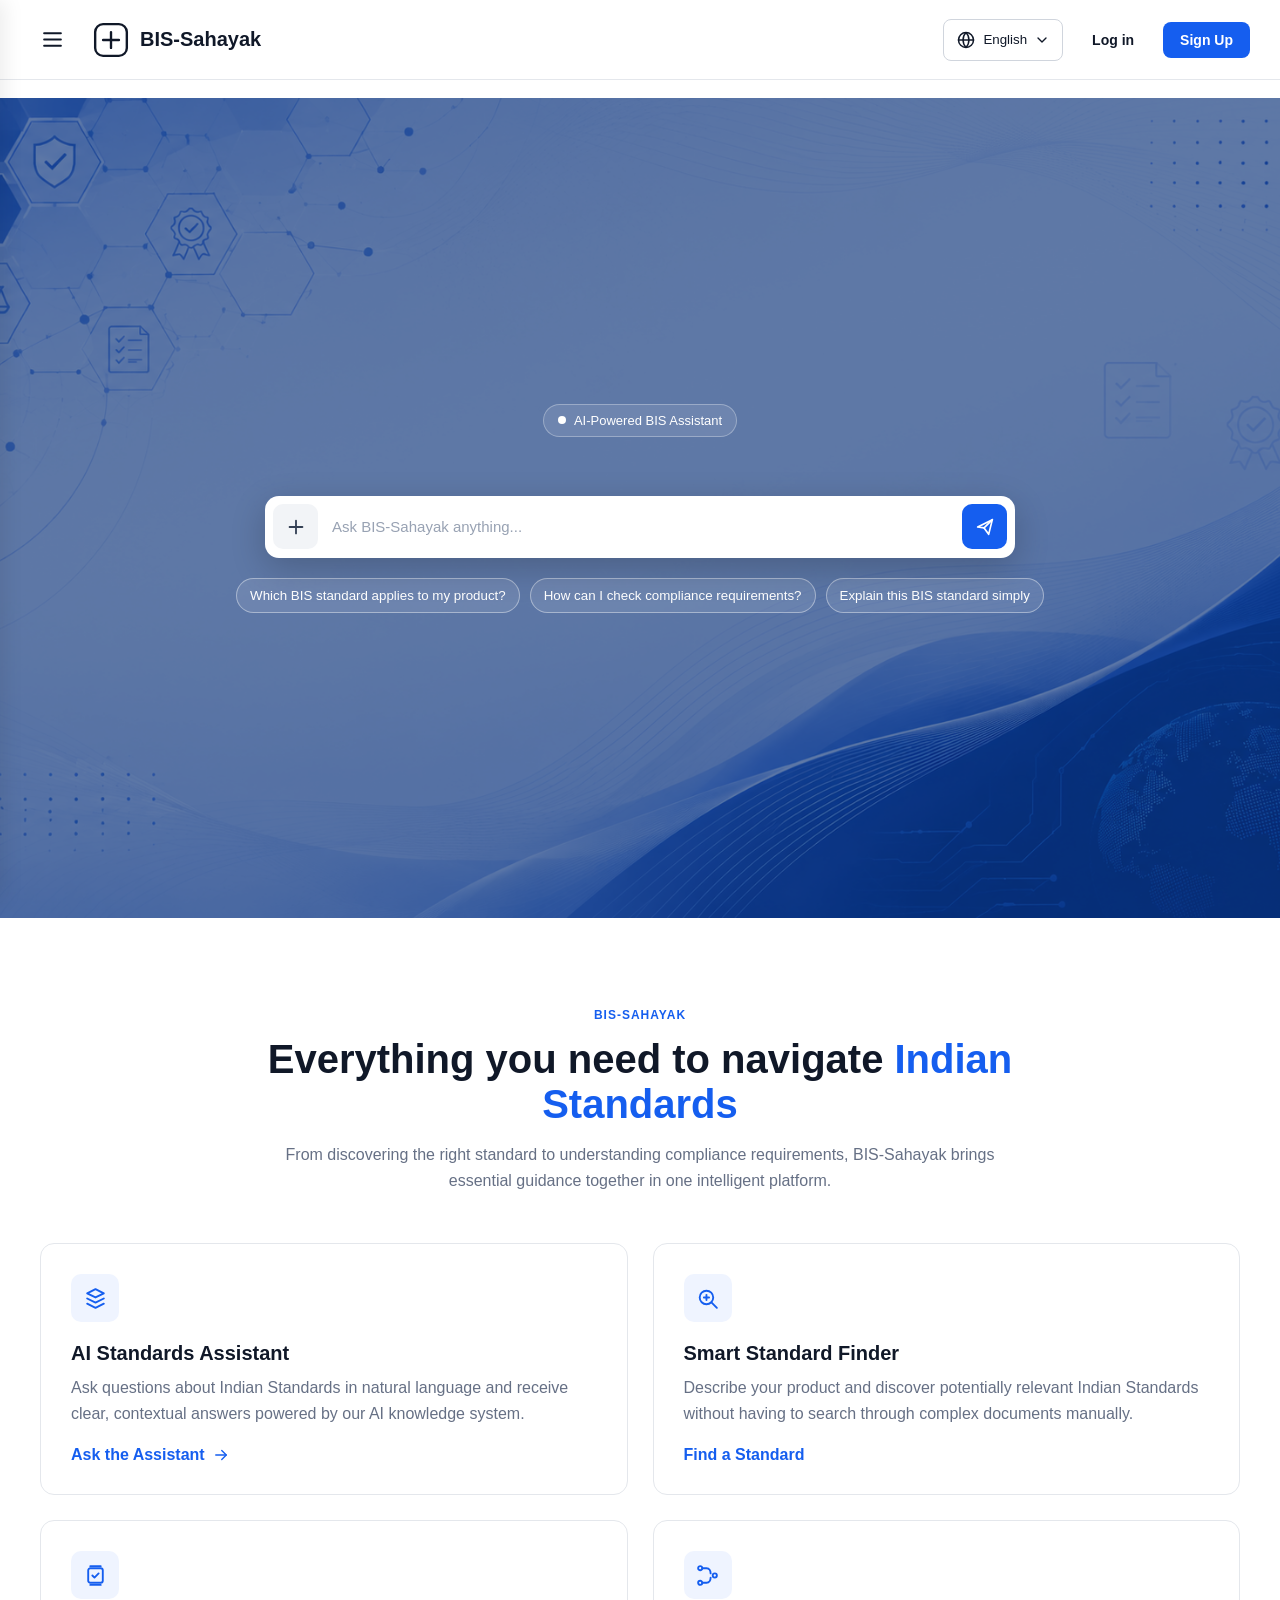
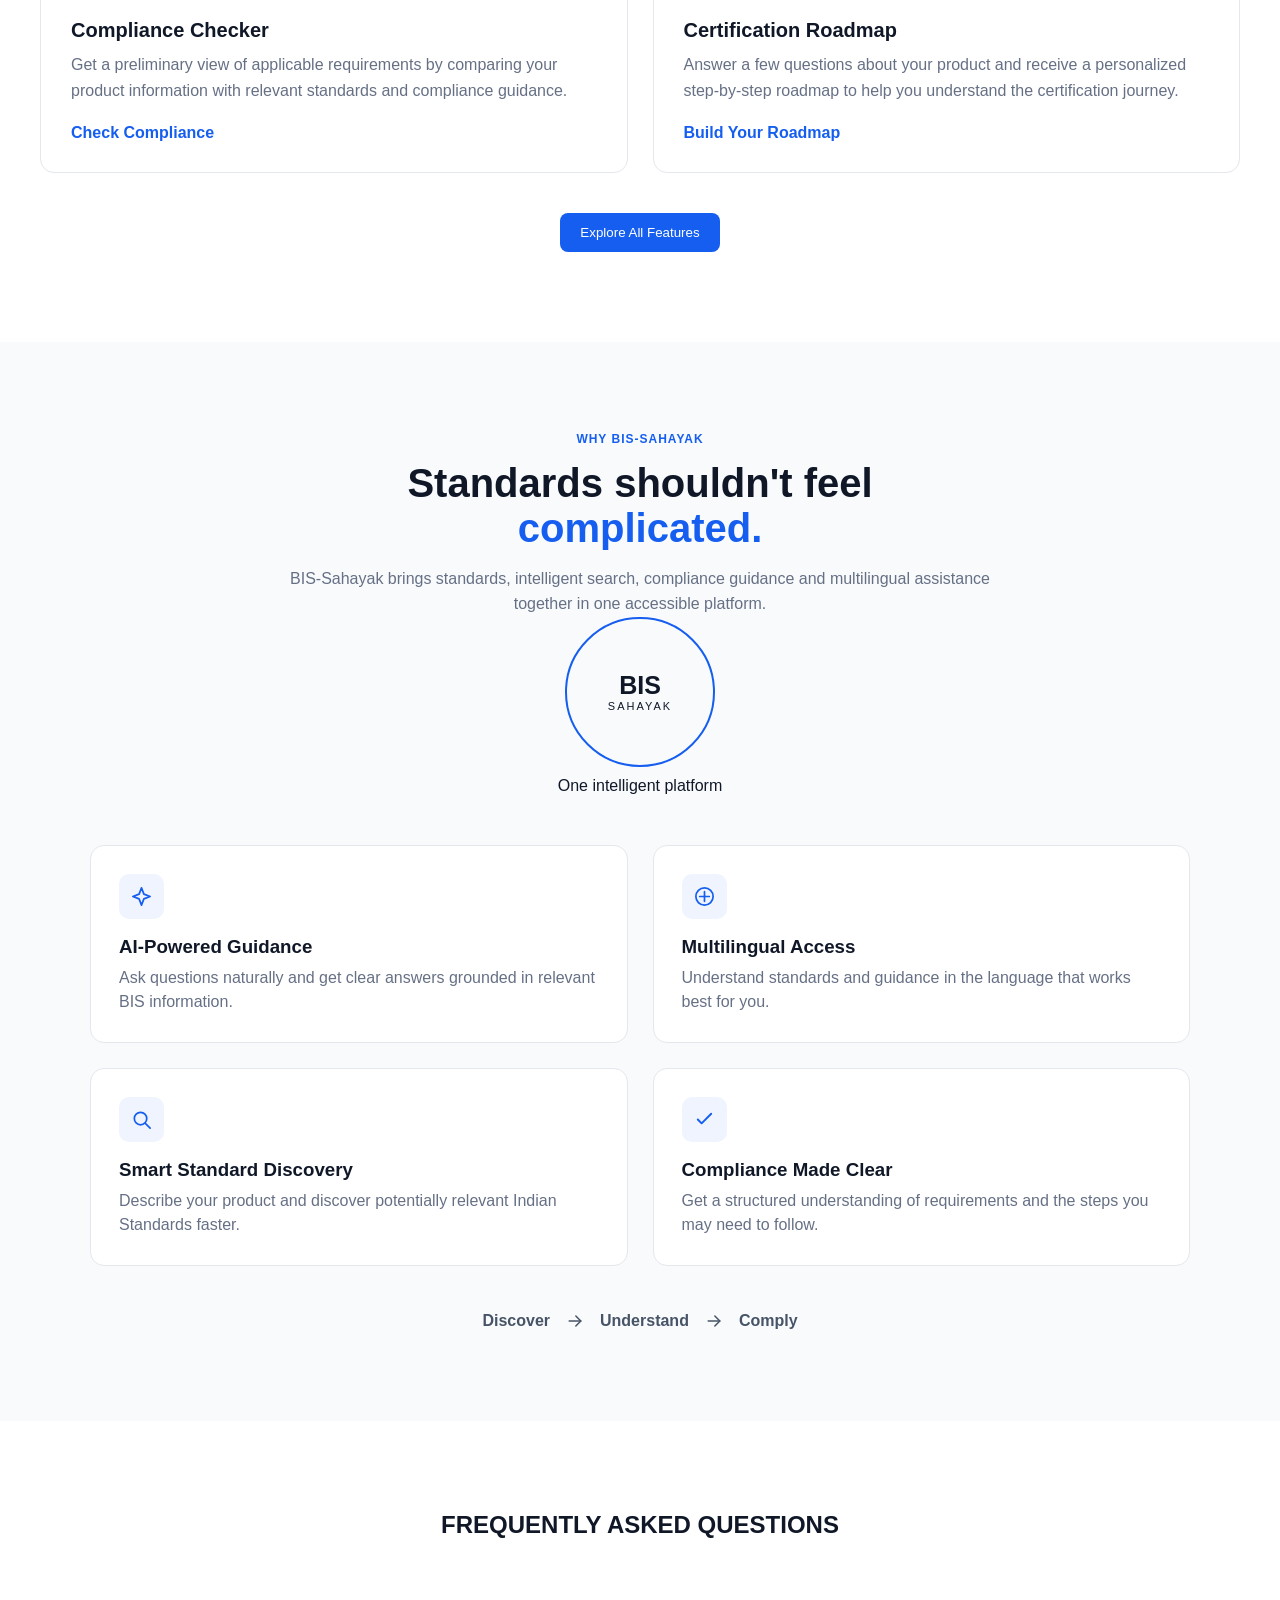
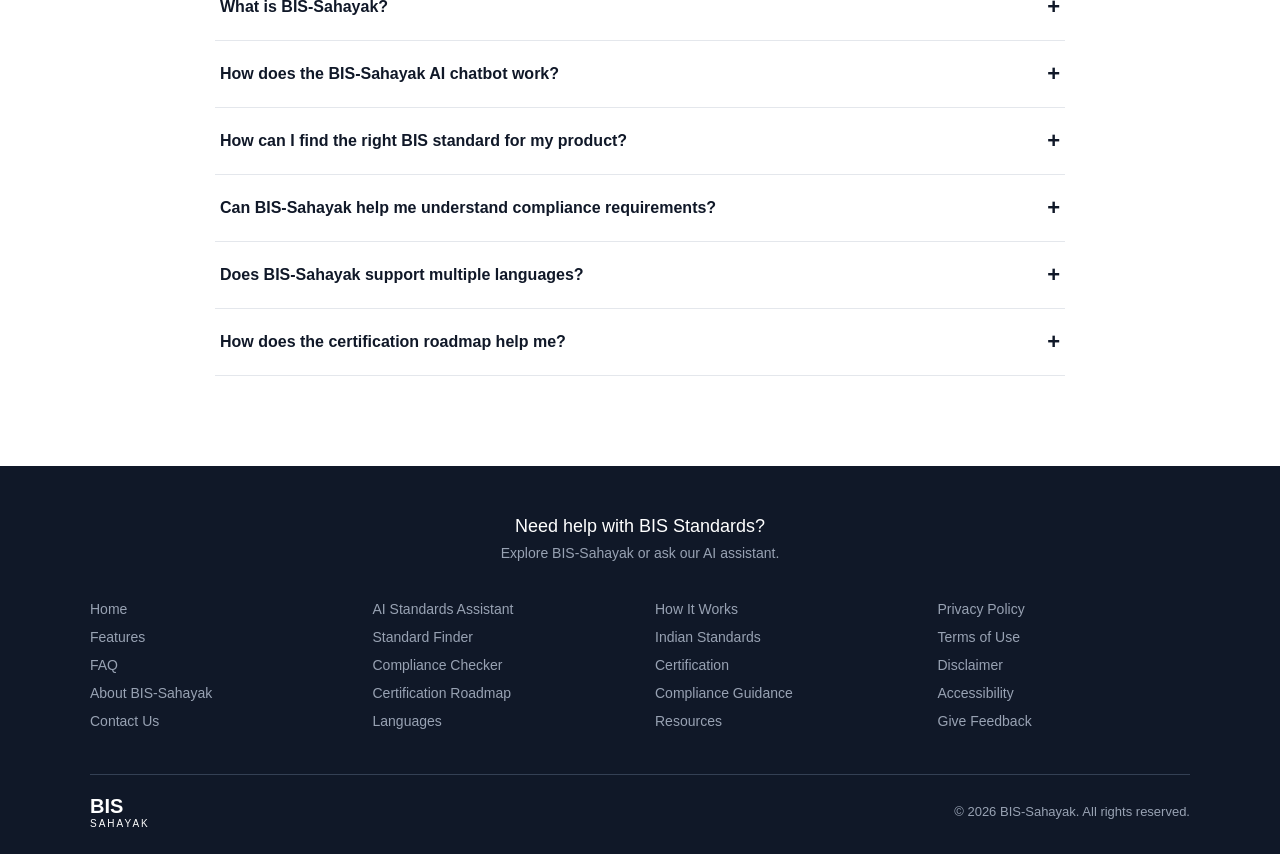
==== commit 60ac53b0: "Update index.html" ====
--- a/index.html
+++ b/index.html
@@ -1,4 +1,4 @@
-<!DOCTYPE html>
+N<!DOCTYPE html>
 <html lang="en">
 
 <head>
